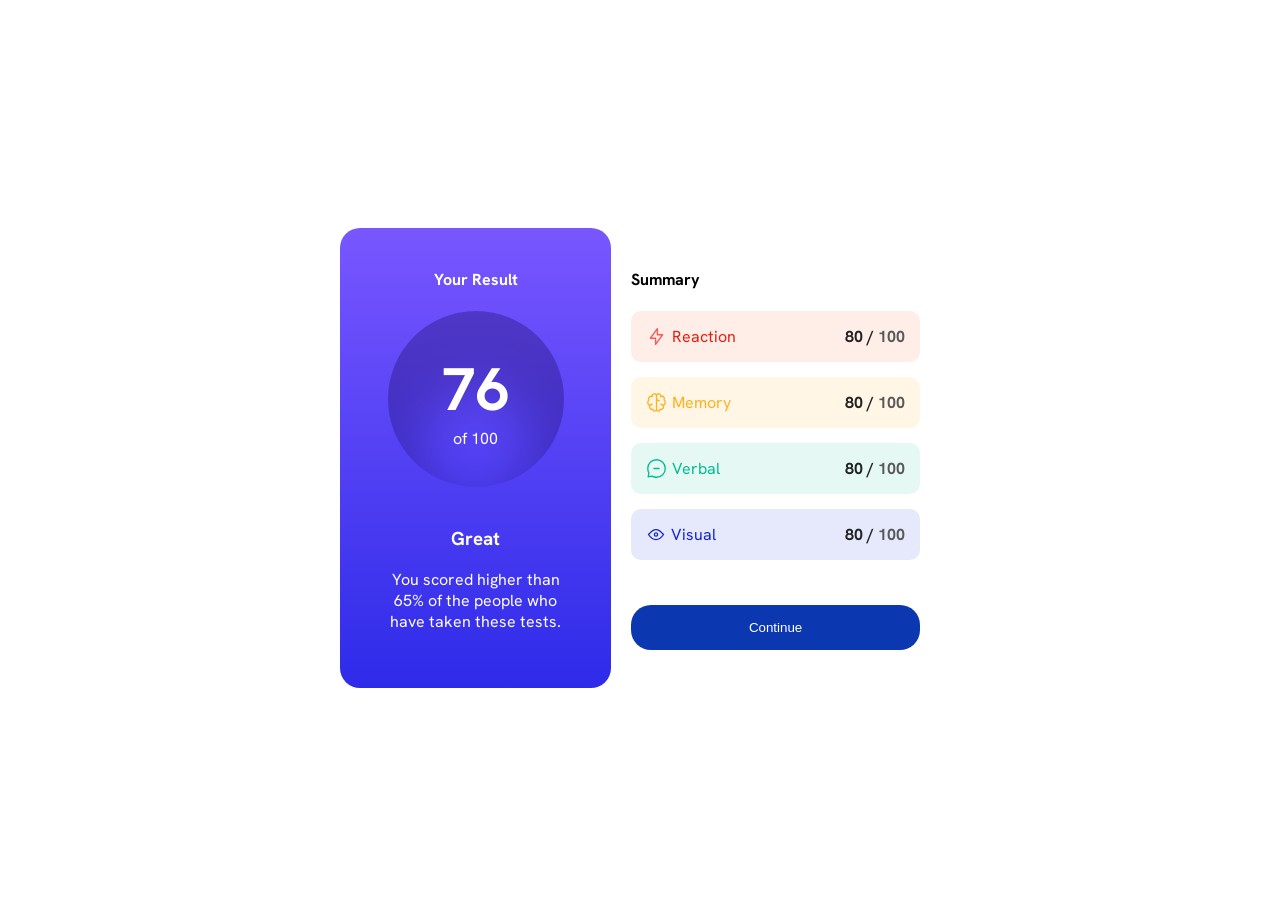
==== results-summary-project/index.html @ a939e250 "added" ====
<!DOCTYPE html>
<html lang="en">

<head>
  <meta charset="UTF-8" />
  <meta name="viewport" content="width=device-width, initial-scale=1.0" />
  <link rel="icon" type="image/png" sizes="32x32" href="./assets/images/favicon-32x32.png" />
  <link rel="stylesheet" href="./style.css" />
  <title>Result - Summary</title>
</head>
<body>
  <div class="container">
    <div class="left">
      <h4>Your Result</h4>
      <div class="score-left">
        <span class="big-score">76</span>
        <span class="small-score">of 100</span>
      </div>
      <div class="left-text">
        <h3>Great</h3>
        <p>
          You scored higher than 65% of the people who have taken these
          tests.</p>
        </p>
      </div>
    </div>
    <div class="right">
      <h4>Summary</h4>
      
      <div>
        <div class="score-reaction score">
          <div class="score-con">
            <img src="./assets/images/icon-reaction.svg" alt="Reaction" />
            <span>Reaction</span>
          </div>
          <span class="black-text">80 / <span class="grey">100</span></span>
        </div>
        <div class="score-memory score">
          <div class="score-con">
            <img src="./assets/images/icon-memory.svg" alt="Memory" />
            <span>Memory</span>
          </div>
          <span class="black-text">80 / <span class="grey">100</span></span>
        </div>
        <div class="score-verbal score">
          <div class="score-con">
            <img src="./assets/images/icon-verbal.svg" alt="Verbal" />
            <span>Verbal</span>
          </div>
          <span class="black-text">80 / <span class="grey">100</span></span>
        </div>
        <div class="score-visual score">
          <div class="score-con">
            <img src="./assets/images/icon-visual.svg" alt="Visual" />
            <span>Visual</span>
          </div>
          <span class="black-text">80 / <span class="grey">100</span></span>
        </div>

      </div>
      <button>Continue</button>
    </div>
  </div>

 

</body>

</html>
---- results-summary-project/style.css ----
@font-face {
  font-family: "HankenGrotesk";
  src: url("./assets/fonts/HankenGrotesk-VariableFont_wght.ttf") format(trueType);
}
body {
  display: flex;
  justify-content: center;
  align-items: center;
  min-height: 100vh;
  font-family: "HankenGrotesk";
}
.container {
  display: flex;
  width: 600px;
  justify-content: center;
  border-radius: 20px;
}

.left {
  color: #fff;
  padding: 20px;
  width: 40%;
  text-align: center;
  border-radius: 20px;
  background: linear-gradient(hsl(252, 100%, 67%), hsl(241, 81%, 54%));
}
.score-left {
  padding: 50px;
  width: 76px;
  height: 76px;
  border-radius: 100%;
  box-shadow: inset rgba(16, 4, 75, 0.3) 0px 50px 50px 30px;
  display: flex;
  align-items: center;
  justify-content: center;
  flex-direction: column;
  margin: 0 auto;
}

.big-score {
  font-weight: bold;
  font-size: 60px;
}

.left-text {
  padding: 20px;
  text-align: center;
}
.right {
  width: 50%;
  padding: 20px;
}

.score-con {
  display: flex;
}

.score {
  display: flex;
  justify-content: space-between;
  margin-bottom: 15px;
  padding: 15px;
  border-radius: 10px;
}

.grey {
  color: rgba(87, 87, 87, 0.992);
}
.score-con img {
  margin-right: 5px;
}
.black-text {
  color: #222;
  font-weight: bold;
}

.score-reaction {
  color: hsl(5, 89%, 47%);
  background: hsla(13, 100%, 56%, 0.1);
}

.score-memory {
  color: hsl(39, 100%, 56%);
  background: hsla(39, 98%, 50%, 0.1);
}
.score-verbal {
  color: hsl(166, 100%, 37%);
  background: hsl(166, 100%, 37%, 0.1);
}
.score-visual {
  color: hsl(234, 85%, 45%);
  background: hsl(234, 85%, 45%, 0.1);
}

button {
  margin-top: 30px;
  padding: 15px 30px;
  border: none;
  color: white;
  outline: none;
  background-color: hsl(224, 88%, 37%);
  width: 100%;
  border-radius: 20px;
}
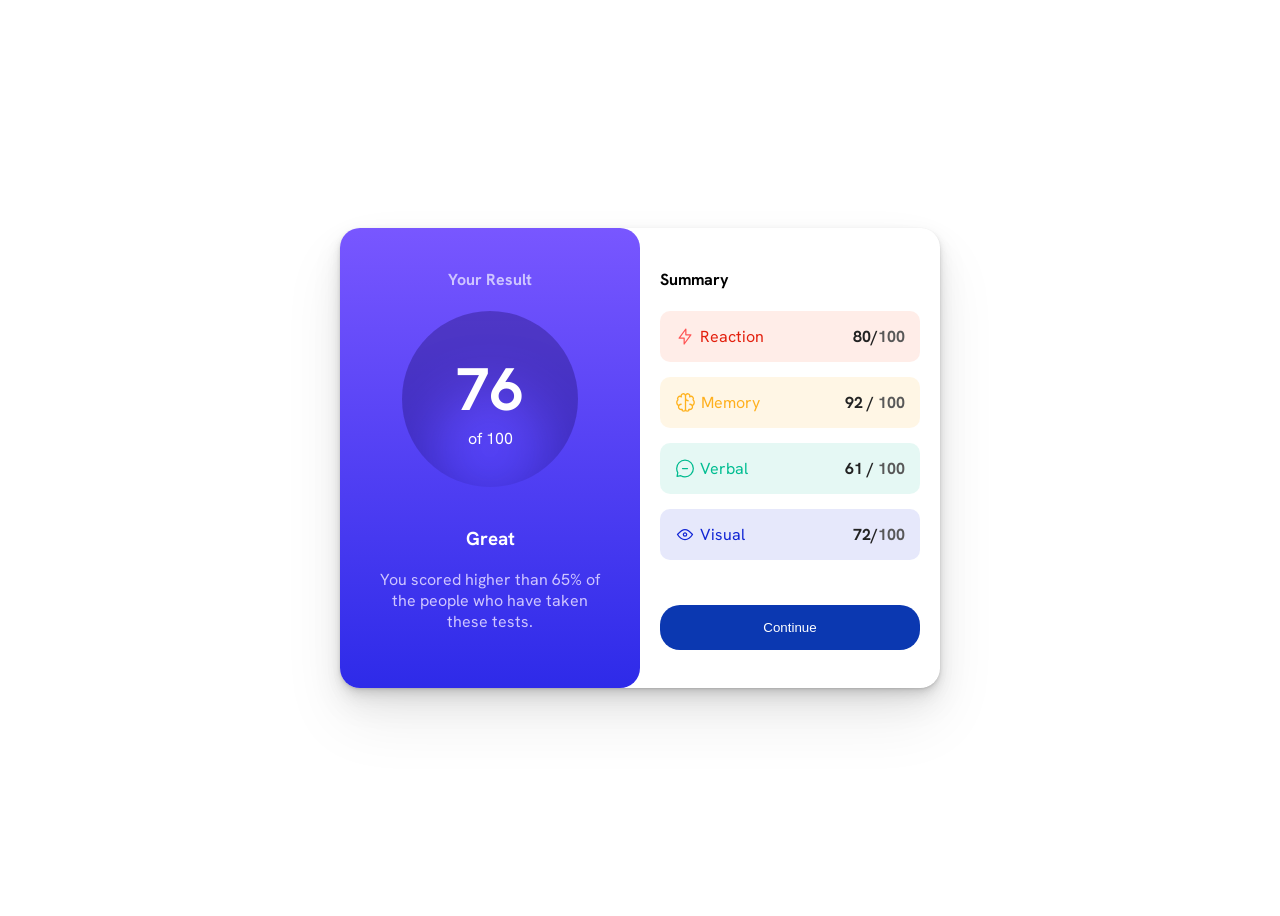
==== commit c0255bc8: "result-summary-project" ====
--- a/results-summary-project/index.html
+++ b/results-summary-project/index.html
@@ -1,24 +1,23 @@
 <!DOCTYPE html>
 <html lang="en">
-
 <head>
   <meta charset="UTF-8" />
   <meta name="viewport" content="width=device-width, initial-scale=1.0" />
   <link rel="icon" type="image/png" sizes="32x32" href="./assets/images/favicon-32x32.png" />
-  <link rel="stylesheet" href="./style.css" />
+  <link rel="stylesheet" href="assets/style.css" />
   <title>Result - Summary</title>
 </head>
 <body>
   <div class="container">
     <div class="left">
-      <h4>Your Result</h4>
+      <h4 class="text-color">Your Result</h4>
       <div class="score-left">
         <span class="big-score">76</span>
         <span class="small-score">of 100</span>
       </div>
       <div class="left-text">
         <h3>Great</h3>
-        <p>
+        <p class="text-color">
           You scored higher than 65% of the people who have taken these
           tests.</p>
         </p>
@@ -26,43 +25,41 @@
     </div>
     <div class="right">
       <h4>Summary</h4>
-      
       <div>
         <div class="score-reaction score">
           <div class="score-con">
             <img src="./assets/images/icon-reaction.svg" alt="Reaction" />
             <span>Reaction</span>
           </div>
-          <span class="black-text">80 / <span class="grey">100</span></span>
+          <span class="black-text">80/<span class="grey">100</span></span>
         </div>
         <div class="score-memory score">
           <div class="score-con">
             <img src="./assets/images/icon-memory.svg" alt="Memory" />
             <span>Memory</span>
           </div>
-          <span class="black-text">80 / <span class="grey">100</span></span>
+          <span class="black-text">92 / <span class="grey">100</span></span>
         </div>
         <div class="score-verbal score">
           <div class="score-con">
             <img src="./assets/images/icon-verbal.svg" alt="Verbal" />
             <span>Verbal</span>
           </div>
-          <span class="black-text">80 / <span class="grey">100</span></span>
+          <span class="black-text">61 / <span class="grey">100</span></span>
         </div>
         <div class="score-visual score">
           <div class="score-con">
             <img src="./assets/images/icon-visual.svg" alt="Visual" />
             <span>Visual</span>
           </div>
-          <span class="black-text">80 / <span class="grey">100</span></span>
+          <span class="black-text">72/<span class="grey">100</span></span>
         </div>
-
       </div>
       <button>Continue</button>
     </div>
   </div>
 
- 
+
 
 </body>
 
--- a/results-summary-project/assets/style.css
+++ b/results-summary-project/assets/style.css
@@ -0,0 +1,113 @@
+@font-face {
+  font-family: "HankenGrotesk";
+  src: url("fonts/HankenGrotesk-VariableFont_wght.ttf");
+}
+body {
+  display: flex;
+  justify-content: center;
+  align-items: center;
+  min-height: 100vh;
+  font-family: "HankenGrotesk";
+}
+.container {
+  display: flex;
+  width: 600px;
+  justify-content: center;
+  border-radius: 20px;
+  box-shadow: rgba(0, 0, 0, 0.07) 0px 1px 2px, rgba(0, 0, 0, 0.07) 0px 2px 4px, rgba(0, 0, 0, 0.07) 0px 4px 8px, rgba(0, 0, 0, 0.07) 0px 8px 16px, rgba(0, 0, 0, 0.07) 0px 16px 32px, rgba(0, 0, 0, 0.07) 0px 32px 64px;}
+
+.left {
+  color: #fff;
+  padding: 20px;
+  width: 50%;
+  text-align: center;
+  border-radius: 20px;
+  background: linear-gradient(hsl(252, 100%, 67%), hsl(241, 81%, 54%));
+}
+.score-left {
+  padding: 50px;
+  width: 76px;
+  height: 76px;
+  border-radius: 100%;
+  box-shadow: inset rgba(16, 4, 75, 0.3) 0px 50px 50px 30px;
+  display: flex;
+  align-items: center;
+  justify-content: center;
+  flex-direction: column;
+  margin: 0 auto;
+}
+
+.big-score {
+  font-weight: bold;
+  font-size: 60px;
+}
+
+.left-text {
+  padding: 20px;
+  text-align: center;
+}
+.right {
+  width: 50%;
+  padding: 20px;
+}
+
+.score-con {
+  display: flex;
+}
+
+.score {
+  display: flex;
+  justify-content: space-between;
+  margin-bottom: 15px;
+  padding: 15px;
+  border-radius: 10px;
+}
+
+.grey {
+  color: rgba(87, 87, 87, 0.992);
+}
+.score-con img {
+  margin-right: 5px;
+}
+.black-text {
+  color: #222;
+  font-weight: bold;
+}
+
+.score-reaction {
+  color: hsl(5, 89%, 47%);
+  background: hsla(13, 100%, 56%, 0.1);
+}
+
+.score-memory {
+  color: hsl(39, 100%, 56%);
+  background: hsla(39, 98%, 50%, 0.1);
+}
+.score-verbal {
+  color: hsl(166, 100%, 37%);
+  background: hsl(166, 100%, 37%, 0.1);
+}
+.score-visual {
+  color: hsl(234, 85%, 45%);
+  background: hsl(234, 85%, 45%, 0.1);
+}
+
+button {
+  margin-top: 30px;
+  padding: 15px 30px;
+  border: none;
+  color: white;
+  outline: none;
+  background-color: hsl(224, 88%, 37%);
+  width: 100%;
+  border-radius: 20px;
+}
+
+button:hover {
+  background-color: hsl(224, 92%, 52%);
+  cursor: pointer;
+}
+.text-color{
+  color: rgb(206, 197, 255);
+}
+
